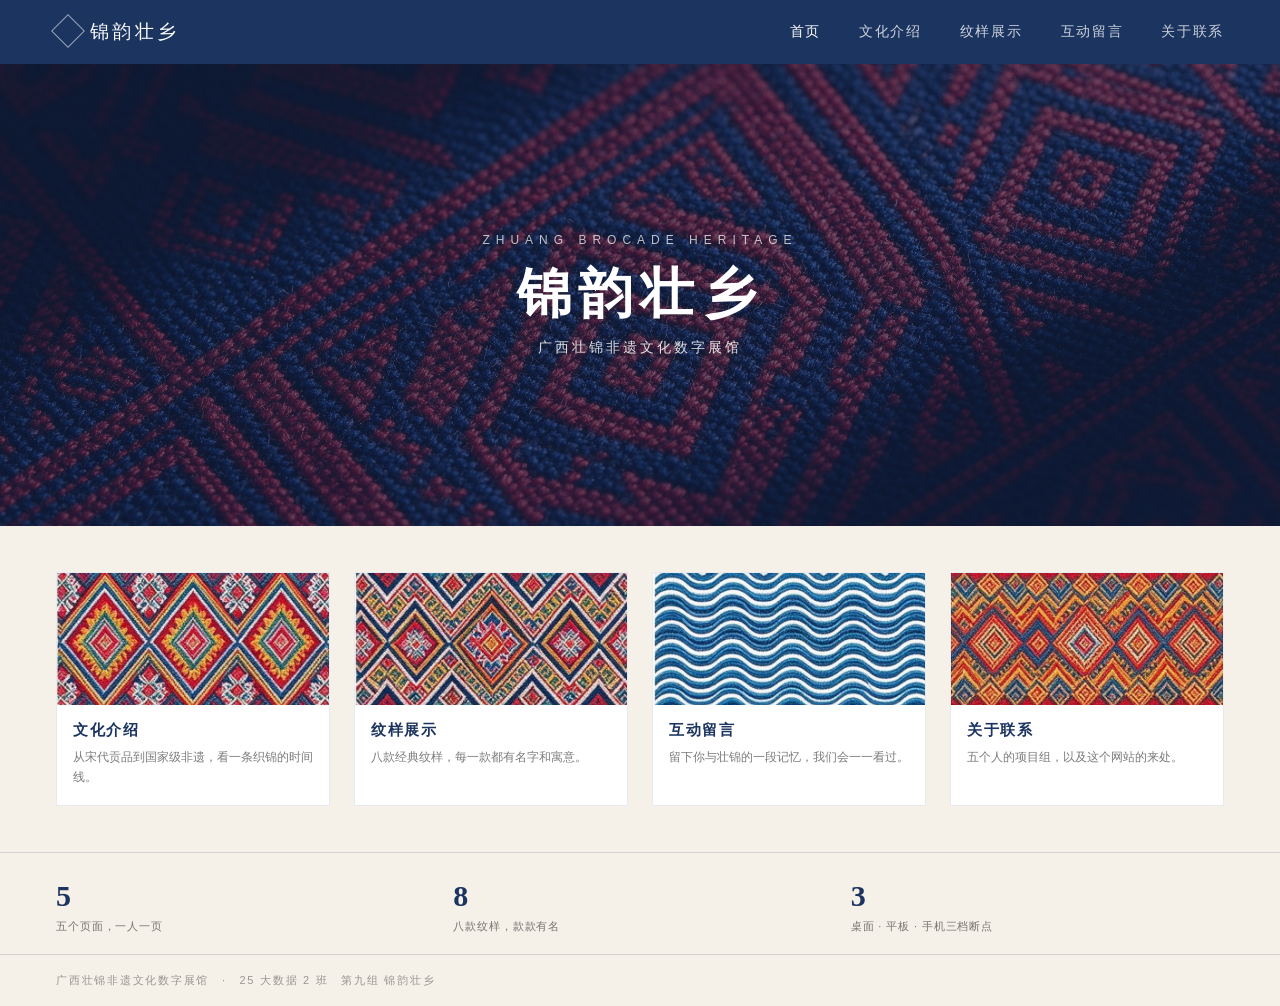
==== index.html @ 1d560c94 "Create index.html" ====
Enter file contents here
<!DOCTYPE html>
<html lang="zh-CN">
<head>
<meta charset="UTF-8">
<title>锦韵壮乡 · 广西壮锦非遗文化数字展馆</title>
<meta http-equiv="refresh" content="0; url=./第九组-锦韵壮乡/01-首页-任宏宇/index1.html">
</head>
<body style="font-family:system-ui,sans-serif;padding:40px;color:#333">
<p>正在进入展馆……</p>
<p>如果没有自动跳转，请点这里：<a href="./第九组-锦韵壮乡/01-首页-任宏宇/index1.html">进入首页</a></p>
</body>
</html>
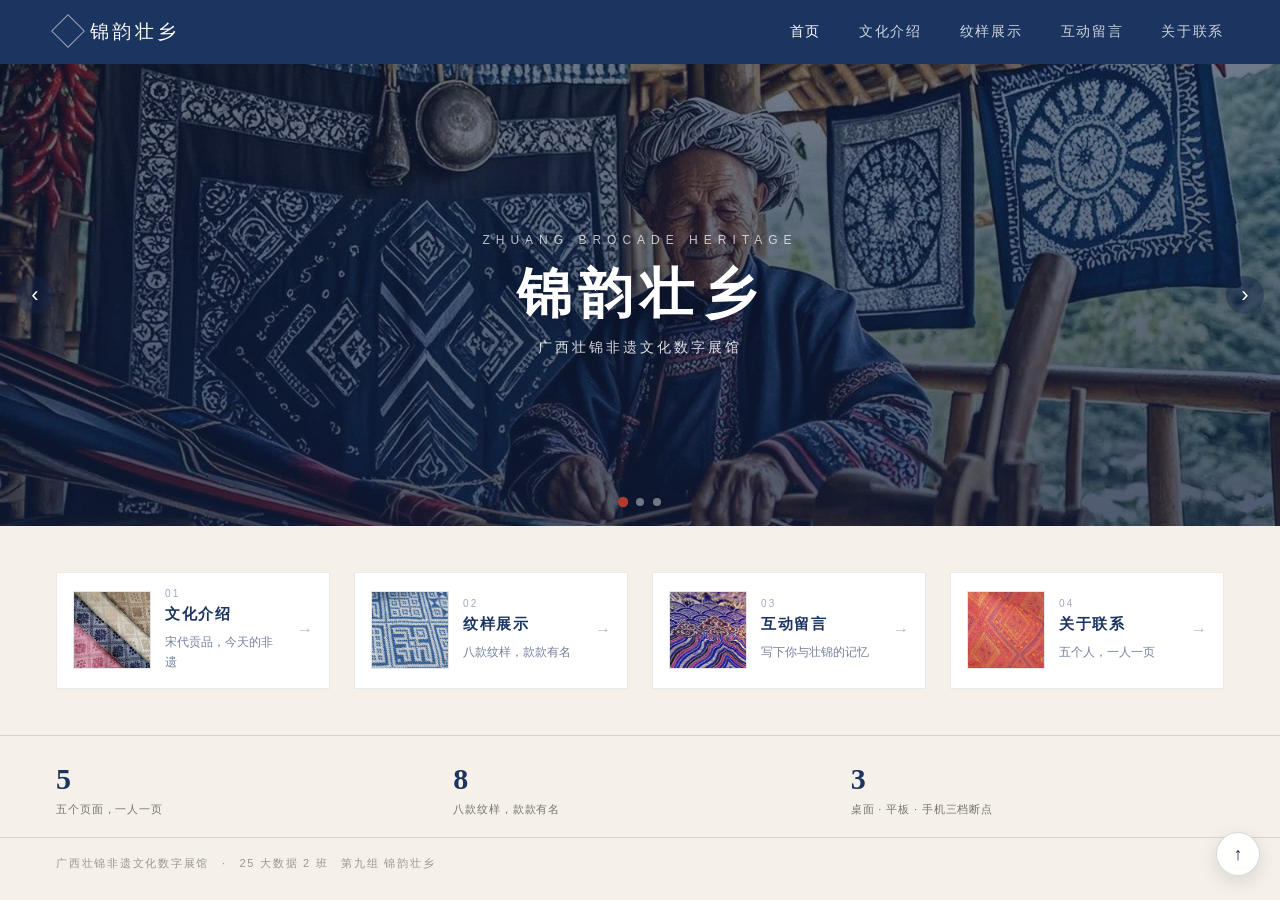
==== commit 4e6d2113: "全站体检：修首页主视觉背景路径、补站点级 404 与分享卡片、清掉两张废弃素材" ====
--- a/index.html
+++ b/index.html
@@ -1,8 +1,9 @@
-Enter file contents here
+
 <!DOCTYPE html>
 <html lang="zh-CN">
 <head>
 <meta charset="UTF-8">
+<meta name="viewport" content="width=device-width,initial-scale=1">
 <title>锦韵壮乡 · 广西壮锦非遗文化数字展馆</title>
 <meta http-equiv="refresh" content="0; url=./第九组-锦韵壮乡/01-首页-任宏宇/index1.html">
 </head>
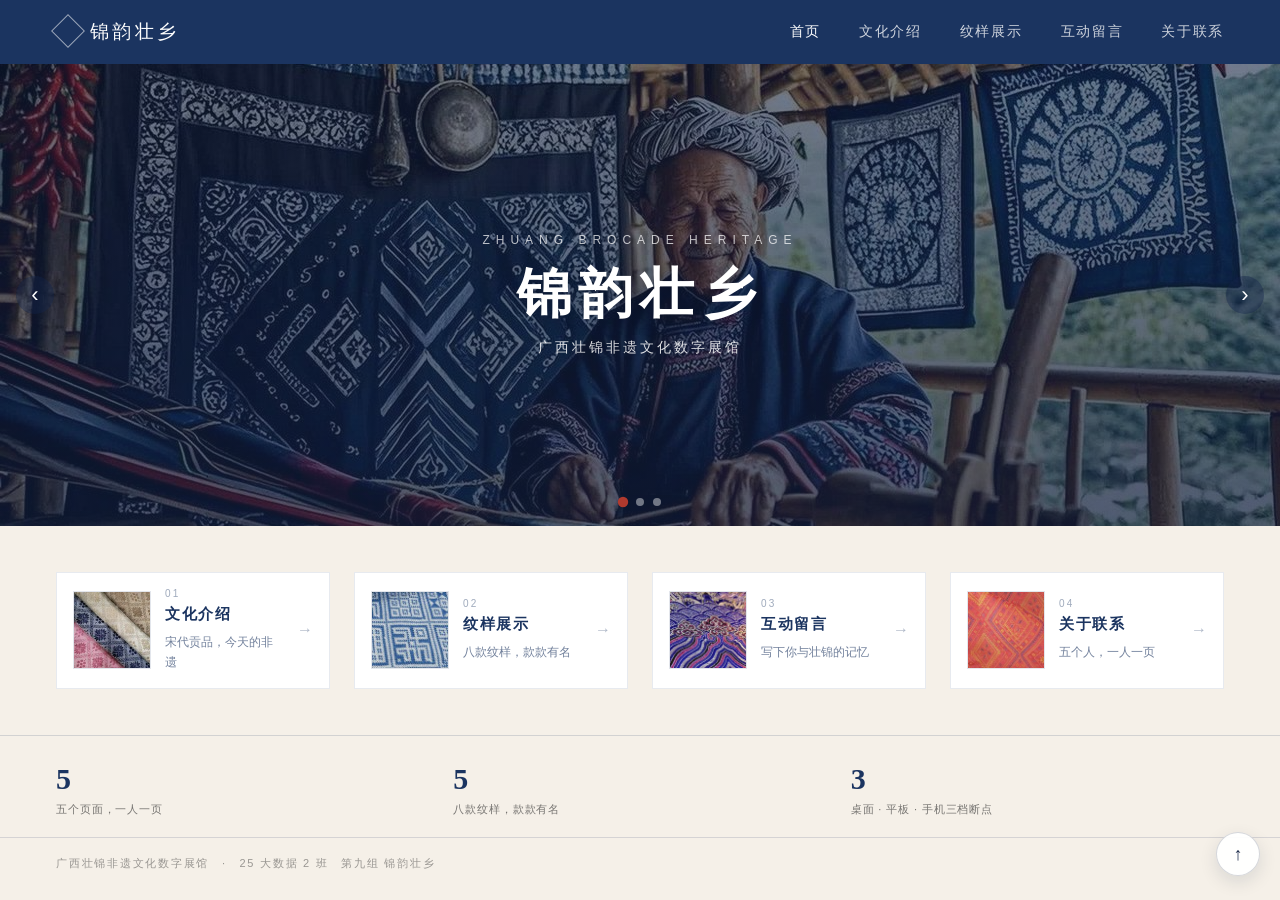
==== commit 320a3045: "目录改为全英文路径：站点提到仓库根，五页目录名改为 01-home/02-culture/03-patterns/04-message/05-about" ====
--- a/index.html
+++ b/index.html
@@ -5,10 +5,10 @@
 <meta charset="UTF-8">
 <meta name="viewport" content="width=device-width,initial-scale=1">
 <title>锦韵壮乡 · 广西壮锦非遗文化数字展馆</title>
-<meta http-equiv="refresh" content="0; url=./第九组-锦韵壮乡/01-首页-任宏宇/index1.html">
+<meta http-equiv="refresh" content="0; url=./01-home/index1.html">
 </head>
 <body style="font-family:system-ui,sans-serif;padding:40px;color:#333">
 <p>正在进入展馆……</p>
-<p>如果没有自动跳转，请点这里：<a href="./第九组-锦韵壮乡/01-首页-任宏宇/index1.html">进入首页</a></p>
+<p>如果没有自动跳转，请点这里：<a href="./01-home/index1.html">进入首页</a></p>
 </body>
 </html>
